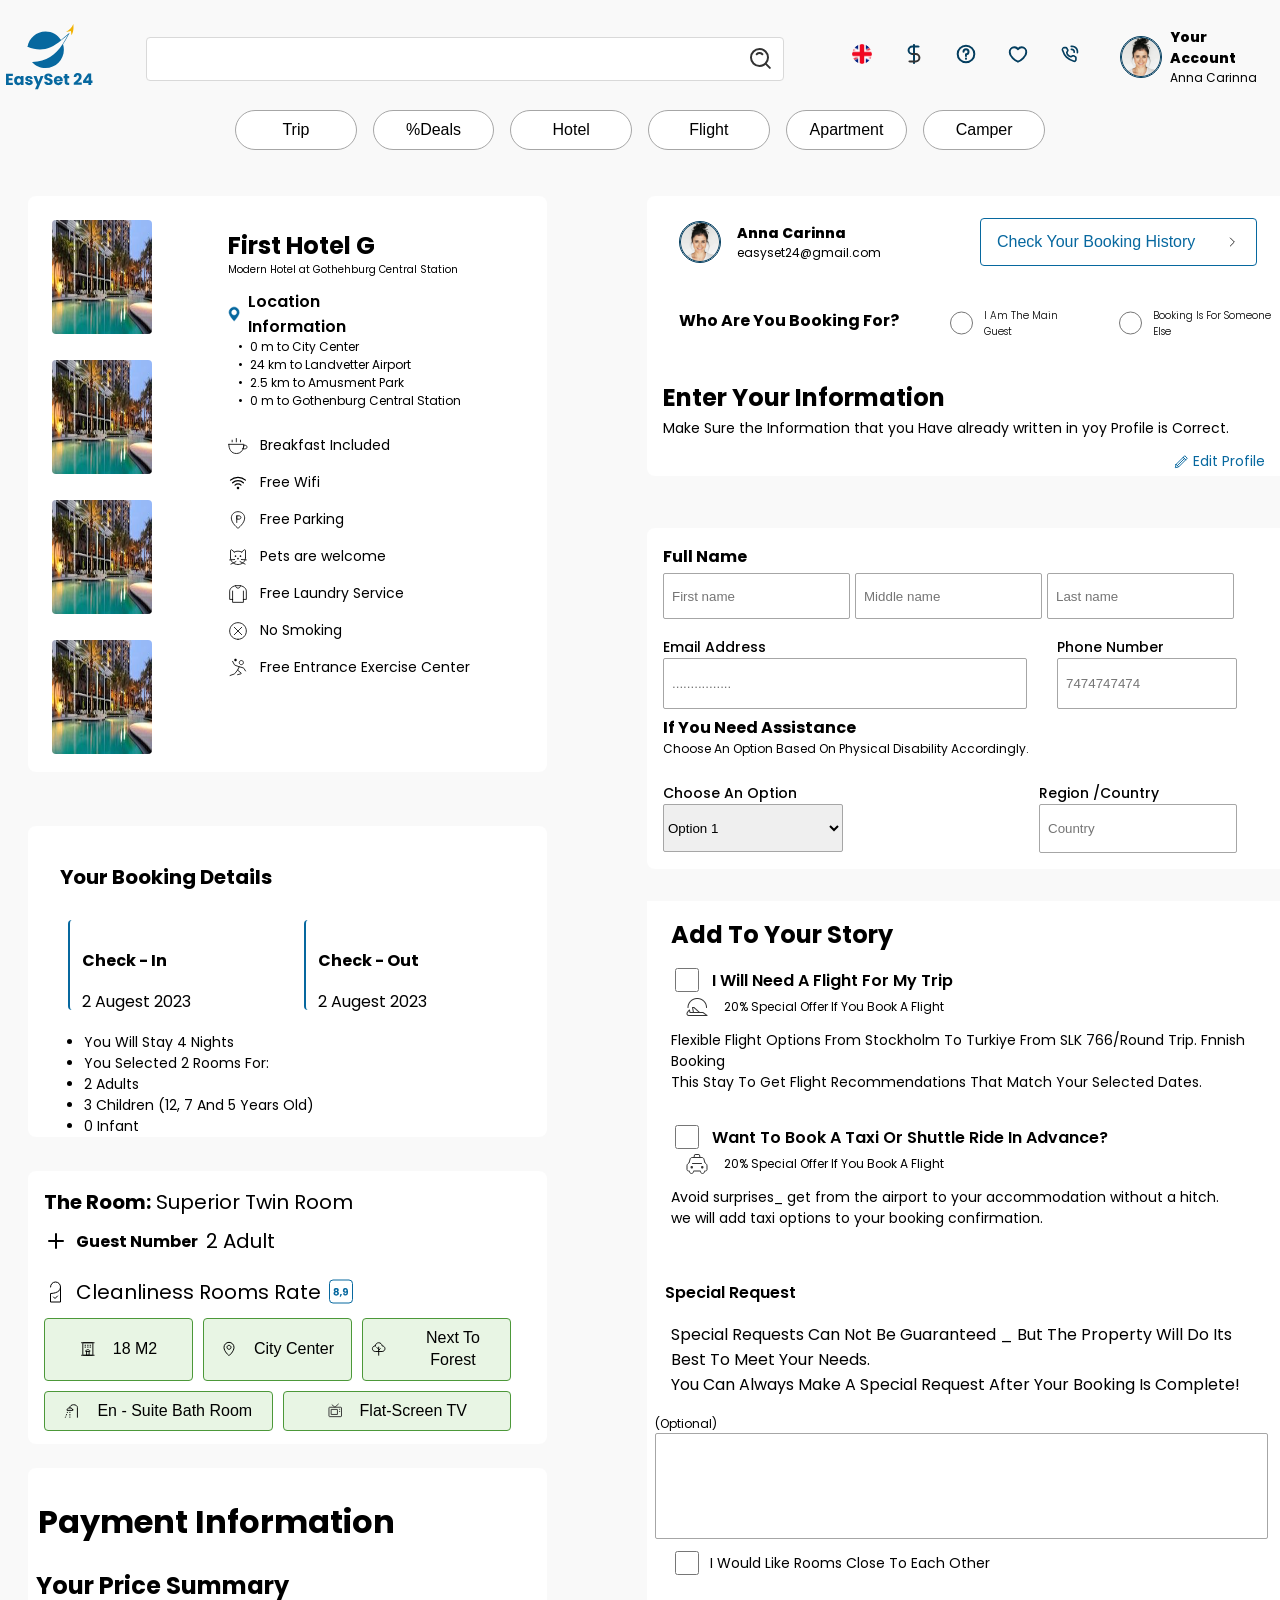
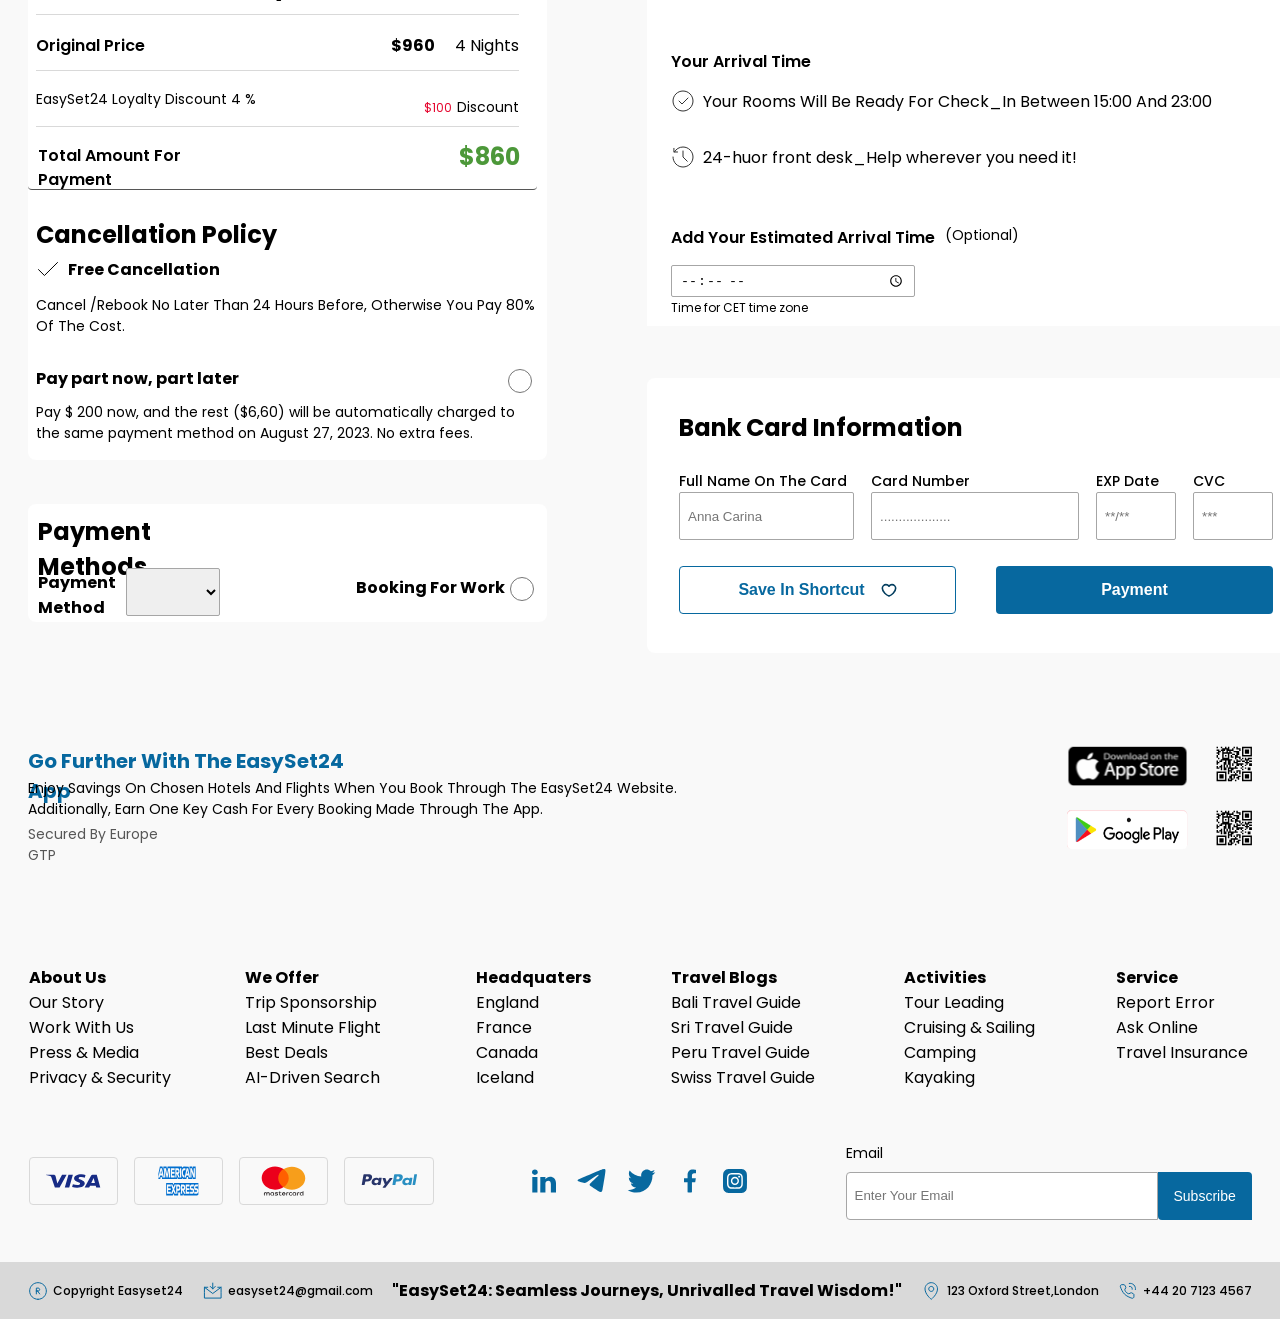
==== Phase 2 Task/HTML/HotelInfo.html @ 1b46ebab "Phase 2 Project" ====
<!DOCTYPE html>
<html lang="en">

<head>
    <meta charset="UTF-8">
    <meta name="viewport" content="width=device-width, initial-scale=1.0">
    <title>Hotel Booking</title>
    <link rel="preconnect" href="https://fonts.googleapis.com">
    <link rel="preconnect" href="https://fonts.gstatic.com" crossorigin>
    <link
        href="https://fonts.googleapis.com/css2?family=Poppins:ital,wght@0,100;0,200;0,300;0,400;0,500;0,600;0,700;0,800;0,900;1,100;1,200;1,300;1,400;1,500;1,600;1,700;1,800;1,900&display=swap"
        rel="stylesheet">
    <link rel="stylesheet" href="../CSS/HotelInfo.css">
</head>

<body>
    <div class="main-header">
        <div class="header">
            <div class="header-top">
                <img src="../Images/Navbar/Logo.svg" alt="Logo">
                <div class="search-container">
                    <input type="text">
                </div>
                <div class="icon-box">
                    <div class="icons">
                        <ul>
                            <li><img src="../Images/Navbar/Country.svg" alt="Country"></li>
                            <li><img src="../Images/Navbar/Currency.svg" alt="Currency"></li>
                            <li><img src="../Images/Navbar/QuestionMark.svg" alt="Questions"></li>
                            <li><img src="../Images/Navbar/LikeIcon.svg" alt="Like Icon"></li>
                            <li><img src="../Images/Navbar/PhoneIcon.svg" alt="Phone Icon"></li>
                        </ul>
                    </div>
                    <div class="profile">
                        <img src="../Images/Navbar/image.png" alt="ProfileIcon">
                        <div class="profile-right">
                            <p style="font-weight: 800; font-size: 14px;">Your Account</p>
                            <p style="font-weight: 400; font-size: 12px;">Anna Carinna</p>
                        </div>
                    </div>
                </div>
            </div>
            <div class="chip-menu">
                <button>Trip</button>
                <button>%Deals</button>
                <button>Hotel</button>
                <button>Flight</button>
                <button>Apartment</button>
                <button>Camper</button>
            </div>
        </div>
    </div>
    <div class="container">
        <div class="left-column">
            <div class="hotel-info">
                <div class="hotel-info-left">
                    <img src="../Images/HotelInfo/HotelImage1.jpeg" alt="Hotel Image 1">
                    <img src="../Images/HotelInfo/HotelImage1.jpeg" alt="Hotel Image 2">
                    <img src="../Images/HotelInfo/HotelImage1.jpeg" alt="Hotel Image 3">
                    <img src="../Images/HotelInfo/HotelImage1.jpeg" alt="Hotel Image 4">
                </div>
                <div class="hotel-info-right">
                    <div class="hotel-info-upper">
                        <p id="hotel-name">First Hotel G</p>
                        <p style="font-weight: 400; font-size: 10px; line-height: 14px;">Modern Hotel at Gothehburg
                            Central Station</p>
                        <div class="location">
                            <div class="location-title">
                                <img src="../Images/HotelInfo/Facalities/Location.svg" alt="location logo">
                                <p id="location-information">Location Information</p>
                            </div>
                            <ul style="font-size: 12px; font-weight: 400;">
                                <li>0 m to City Center</li>
                                <li>24 km to Landvetter Airport</li>
                                <li>2.5 km to Amusment Park</li>
                                <li>0 m to Gothenburg Central Station</li>
                            </ul>
                        </div>
                    </div>
                    <div class="facilities">
                        <ul>
                            <li>
                                <img src="../Images/HotelInfo/Facalities/Breakfast.svg" alt="Free Breakfast">
                                <span>Breakfast Included</span>
                            </li>
                            <li>
                                <img src="../Images/HotelInfo/Facalities/Wifi.svg" alt="Free Wifi">
                                <span>Free Wifi</span>
                            </li>
                            <li>
                                <img src="../Images/HotelInfo/Facalities/Parking.svg" alt="Free Parking">
                                <span>Free Parking</span>
                            </li>
                            <li>
                                <img src="../Images/HotelInfo/Facalities/Pets.svg" alt="Free Parking">
                                <span>Pets are welcome</span>
                            </li>
                            <li>
                                <img src="../Images/HotelInfo/Facalities/Laundry.svg" alt="Free Parking">
                                <span>Free Laundry Service</span>
                            </li>
                            <li>
                                <img src="../Images/HotelInfo/Facalities/NoSmoking.svg" alt="Free Parking">
                                <span>No Smoking</span>
                            </li>
                            <li>
                                <img src="../Images/HotelInfo/Facalities/Exerise.svg" alt="Free Parking">
                                <span>Free Entrance Exercise Center</span>
                            </li>
                        </ul>
                    </div>
                </div>
            </div>
            <div class="booking-details">
                <p id="booking-p">Your Booking Details</p>
                <div class="date">
                    <div class="date-start">
                        <p id="check-in">Check - In</p>
                        <p>2 Augest 2023</p>
                    </div>
                    <div class="date-end">
                        <p id="check-out">Check - Out</p>
                        <p>2 Augest 2023</p>
                    </div>
                </div>
                <div class="booking-info">
                    <ul style=" font-size: 14px;">
                        <li>You Will Stay 4 Nights</li>
                        <li>You Selected 2 Rooms For:</li>
                        <li>2 Adults</li>
                        <li>3 Children (12, 7 And 5 Years Old)</li>
                        <li>0 Infant</li>
                    </ul>
                </div>
            </div>
            <div class="room">
                <p id="room-p"><b>The Room:</b> Superior Twin Room</p>
                <div>
                    <div class="guest-number">
                        <img src="../Images/Room/Plus.svg" alt="Logo">
                        <p style="font-weight: bold; font-size: 16px;">Guest Number</p>
                        <p>2 Adult</p>
                    </div>
                    <div class="service-rating">
                        <img src="../Images/Room/CleanTag.svg" alt="Cleaning Rates">
                        <p>Cleanliness Rooms Rate</p>
                        <img src="../Images/Room/CleanRating.svg" alt="Cleaning Rating">
                    </div>
                    <div class="room-facility">
                        <div class="room-facility-item">
                            <button><img src="../Images/Room/HotelSize.svg" alt="hotel Logo"> 18 M2 </button>
                            <button><img src="../Images/Room/CityCenter.svg" alt="City Center Logo"> City Center
                            </button>
                            <button><img src="../Images/Room/NextToForest.svg" alt="Next to Forest Logo"> Next To Forest
                            </button>
                        </div>
                        <div class="room-facility-item">
                            <button><img src="../Images/Room/Shower.svg">En - Suite Bath Room</button>
                            <button><img src="../Images/Room/TV.svg" alt="TV Logo">Flat-Screen TV</button>
                        </div>
                    </div>
                </div>
            </div>
            <div class="payment-info">
                <div class="title">
                    <p>Payment Information</p>
                </div>
                <div class="summary">
                    <div class="summary-details">
                        <div class="title">
                            Your Price Summary
                        </div>
                        <div class="pricing-detail">
                            <div class="detail">
                                Original Price
                            </div>
                            <div class="pricing">
                                <p>$960</p> 4 Nights
                            </div>
                        </div>
                        <div class="discount">
                            <div class="discount-details">
                                EasySet24 Loyalty Discount 4 %
                            </div>
                            <div class="pricing">
                                <p>$100</p> Discount
                            </div>
                        </div>
                    </div>
                    <div class="total">
                        <div>
                            <p class="detail">Total Amount For Payment</p>
                        </div>
                        <div>
                            <p class="amount">$860</p>
                        </div>
                    </div>
                    <div class="cancellation">
                        <div class="title">
                            Cancellation Policy
                        </div>
                        <div class="details">
                            <div class="feature">
                                <img src="../Images//PaymentInfo/TickLogo.svg" alt="Correct Logo">
                                <p>Free Cancellation</p>
                            </div>
                            <p style="font-size: 14px; font-weight: 400;">Cancel /Rebook No Later Than 24 Hours Before,
                                Otherwise You Pay 80% Of The Cost.</p>
                        </div>
                        <div class="payment-scheme">
                            <div class="feature">
                                <p style="margin: 0;">Pay part now, part later</p>
                                <input type="radio">
                            </div>
                            <p style="font-size: 14px; font-weight: 400;">Pay $ 200 now, and the rest ($6,60) will be
                                automatically charged to the same payment method on August 27, 2023. No extra fees.</p>
                        </div>
                    </div>
                </div>
            </div>
            <div class="payment-method">
                <div class="title">
                    Payment Methods
                </div>
                <div class="detail">
                    <div class="select-method">
                        <p>Payment Method</p>

                        <select id="payment-select">

                        </select>
                    </div>
                    <div class="book-for-work">
                        <p>Booking For Work</p>
                        <input type="radio" id="payment-input">
                    </div>
                </div>
            </div>
        </div>
        <div class="right-column">
            <div class="profile-info">
                <div class="sub-profile-info">
                    <div class="profile">
                        <div class="profile-left">
                            <img src="../Images/Navbar/image.png" alt="ProfileIcon">
                            <div>
                                <p style="font-weight: 800; font-size: 14px;">Anna Carinna</p>
                                <p style="font-weight: 400; font-size: 12px;">easyset24@gmail.com</p>
                            </div>
                        </div>
                        <div class="button">
                            <button>Check Your Booking History <img src="../Images/RightArrow.svg"></button>
                        </div>
                    </div>
                    <div class="frame-user">
                        <div class="text">Who Are You Booking For?</div>
                        <div class="button1" style="width: 137px;">
                            <input type="radio">
                            <p>I Am The Main Guest</p>
                        </div>
                        <div class="button2" style="width: 175px;">
                            <input type="radio">
                            <p>Booking Is For Someone Else</p>
                        </div>
                    </div>
                    <div class="info-box">
                        <div class="title">
                            Enter Your Information
                        </div>
                        <div class="detail">
                            <p style="font-weight: 400; font-size: 14px;">Make Sure the Information that you Have
                                already
                                written in yoy Profile is Correct.</p>
                            <div class="edit-profile">
                                <img src="../Images/EditPen.svg" width="16px" height="16px">
                                <p>Edit Profile</p>
                            </div>
                        </div>
                    </div>
                </div>
            </div>
            <div class="form">
                <div class="top">
                    <div class="title">
                        Full Name
                    </div>
                    <div class="input">
                        <input type="text" placeholder="First name">
                        <input type="text" placeholder="Middle name">
                        <input type="text" placeholder="Last name">
                    </div>
                </div>
                <div class="middle">
                    <div class="email">
                        <label>Email Address</label>
                        <input type="password" placeholder="................">
                    </div>
                    <div class="phone">
                        <label>Phone Number</label>
                        <input type="text" placeholder="7474747474">
                    </div>
                </div>
                <div class="last">
                    <div class="text">
                        <p style="font-weight: 700; font-size: 16px; margin: 0;">If You Need Assistance</p>
                        <p style="font-weight: 400; font-size: 12px; margin: 0;">Choose An Option Based On Physical
                            Disability Accordingly.</p>
                    </div>
                    <div class="details">
                        <div class="option">
                            <p>Choose An Option</p>
                            <select>
                                <option value="opt1">Option 1</option>
                                <option value="opt2">Option 2</option>
                                <option value="opt3">Option 3</option>
                            </select>
                        </div>
                        <div class="country">
                            <p style="margin: 0; font-weight: 500; font-size: 14px;">Region /Country</p>
                            <input type="text" placeholder="Country">
                        </div>
                    </div>
                </div>
            </div>
            <div class="center">
                <div class="upper">
                    <div class="details">
                        <div class="up">
                            <div class="title">Add To Your Story</div>
                            <div class="text1">
                                <div class="checkbox">
                                    <input type="checkbox" style="width: 24px; height: 24px;">
                                    <p>I Will Need A Flight For My Trip</p>
                                </div>
                                <div class="flight-offer">
                                    <img src="../Images/Flight.png" width="24px" height="24px">
                                    <p>20% Special Offer If You Book A Flight</p>
                                </div>
                                <div class="flight-details">
                                    <div>
                                        Flexible Flight Options From Stockholm To Turkiye From SLK 766/Round Trip.
                                        Fnnish Booking
                                    </div>
                                    <div>
                                        This Stay To Get Flight Recommendations That Match Your Selected Dates.
                                    </div>
                                </div>
                            </div>
                            <div class="text2">
                                <div class="checkbox">
                                    <input type="checkbox" style="width: 24px; height: 24px;">
                                    <p style="margin: 0; ">Want To Book A Taxi Or Shuttle Ride In Advance?</p>
                                </div>
                                <div class="flight-offer">
                                    <img src="../Images/Taxi.svg" width="24px" height="24px">
                                    <p>20% Special Offer If You Book A Flight</p>
                                </div>
                                <div class="flight-details">
                                    <div>
                                        Avoid surprises_ get from the airport to your accommodation without a hitch.
                                    </div>
                                    <div>
                                        we will add taxi options to your booking confirmation.
                                    </div>
                                </div>
                            </div>
                        </div>
                        <div class="low">
                            <div class="special-req">
                                <p class="title" style="margin: 0;">Special Request</p>
                                <div>
                                    <p style="margin: 0;">Special Requests Can Not Be Guaranteed _ But The Property Will
                                        Do Its Best To
                                        Meet Your
                                        Needs. </p>
                                    <p style="margin: 0;">You Can Always Make A Special Request After Your Booking Is
                                        Complete!</p>
                                </div>
                            </div>
                            <div class="optional">
                                <p style="margin: 0; font-size: 12px; font-weight: 400;">(Optional)</p>
                                <input type="text" class="optional-input">
                            </div>
                        </div>
                    </div>
                    <div class="checkbox">
                        <div>
                            <input type="checkbox" style="width: 24px; height: 24px;">
                            <p style="margin: 0;">I Would Like Rooms Close To Each Other</p>
                        </div>
                    </div>
                </div>
                <div class="lower">
                    <div class="arrival-time">
                        <div class="title">Your Arrival Time</div>
                        <div class="desc1">
                            <div>
                                <img src="../Images/Correct.svg" height="24px" width="24px">
                                <p style="margin: 0;">Your Rooms Will Be Ready For Check_In Between 15:00 And 23:00</p>
                            </div>
                        </div>
                        <div class="desc1">
                            <div>
                                <img src="../Images/Clock.svg" height="24px" width="24px">
                                <p style="margin: 0;">24-huor front desk_Help wherever you need it!</p>
                            </div>
                        </div>
                    </div>
                    <div class="estimated-arrival">
                        <div class="text">
                            <p style="margin: 0;">Add Your Estimated Arrival Time</p>
                            <p style="font-size: 14px; font-weight: 400; margin: 0;">(Optional)</p>
                        </div>
                        <div class="arr-time">
                            <input type="time" placeholder="Please Select">
                            <p>Time for CET time zone</p>
                        </div>
                    </div>
                </div>
            </div>
            <div class="bank-info">
                <div class="bank-card-info">
                    <div class="card-info">
                        <p style="margin: 0;">Bank Card Information</p>
                        <div class="input">
                            <div class="input1" style="width: 175px;">
                                <p>Full Name On The Card</p>
                                <input type="text" placeholder="Anna Carina" style="width: 100%;">
                            </div>
                            <div class="input2" style="width: 208px;">
                                <p>Card Number</p>
                                <input type="password" placeholder="..................." style="width: 100%;">
                            </div>
                            <div class="input3" style="width: 80px;">
                                <p>EXP Date</p>
                                <input type="text" placeholder="**/**" style="width: 100%;">
                            </div>
                            <div class="input4" style="width: 80px;">
                                <p>CVC</p>
                                <input type="text" placeholder="***" style="width: 100%;">
                            </div>
                        </div>
                        <div class="buttons">
                            <button class="btn1">Save In Shortcut <img src="../Images/Navbar/LikeIcon.svg" height="16px"
                                    width="16px"></button>
                            <button class="btn2">Payment</button>
                        </div>
                    </div>
                </div>
            </div>
        </div>
    </div>
    <div class="footer">
        <div class="app-footer">
            <div class="left">
                <div class="top">
                    Go Further With The EasySet24 App
                </div>
                <div class="middle">
                    Enjoy Savings On Chosen Hotels And Flights When You Book Through The EasySet24 Website.
                    Additionally, Earn One Key Cash For Every Booking Made Through The App.
                </div>
                <div class="bottom">
                    Secured By Europe GTP
                </div>
            </div>
            <div class="right">
                <div class="top">
                    <img src="../Images/Footer/app-footer/AppleStore.svg" style="width: 121px; height: 40px;">
                    <img src="../Images/Footer/app-footer/QR.svg" style="width: 36.35px; height: 36.46px;">
                </div>
                <div class="bottom">
                    <img src="../Images/Footer/app-footer/GoogleStore.svg" style="width: 121px; height: 40px;">
                    <img src="../Images/Footer/app-footer/QR.svg" style="width: 36.35px; height: 36.46px;">
                </div>
            </div>
        </div>
        <div class="final">
            <div class="top">
                <div class="about-us" style="width: 144px; height: 174px;">
                    <p class="title">About Us</p>
                    <p>Our Story</p>
                    <p>Work With Us</p>
                    <p>Press & Media</p>
                    <p>Privacy & Security</p>
                </div>
                <div class="we-offer" style="width: 159px; height: 174px;">
                    <p class="title">We Offer</p>
                    <p>Trip Sponsorship</p>
                    <p>Last Minute Flight</p>
                    <p>Best Deals</p>
                    <p>AI-Driven Search</p>
                </div>
                <div class="headquaters" style="width: 123px; height: 174px;">
                    <p class="title">Headquaters</p>
                    <p>England</p>
                    <p>France</p>
                    <p>Canada</p>
                    <p>Iceland</p>
                </div>
                <div class="Travel Blogs" style="width: 161px; height: 174px;">
                    <p class="title">Travel Blogs</p>
                    <p>Bali Travel Guide</p>
                    <p>Sri Travel Guide</p>
                    <p>Peru Travel Guide</p>
                    <p>Swiss Travel Guide</p>
                </div>
                <div class="Activities" style="width: 140px; height: 174px;">
                    <p class="title">Activities</p>
                    <p>Tour Leading</p>
                    <p>Cruising & Sailing</p>
                    <p>Camping</p>
                    <p>Kayaking</p>
                </div>
                <div class="Service" style="width: 135px; height: 174px;">
                    <p class="title">Service</p>
                    <p>Report Error</p>
                    <p>Ask Online</p>
                    <p>Travel Insurance</p>
                </div>
            </div>
            <div class="bottom">
                <div class="payment">
                    <img src="../Images/Footer/Payment/Visa.svg" alt="Visa">
                    <img src="../Images/Footer/Payment/AmericanExpress.svg" alt="American Express">
                    <img src="../Images/Footer/Payment/Mastercard.svg" alt="Mastercard">
                    <img src="../Images/Footer/Payment/Paypal.svg" alt="Paypal">
                </div>
                <div class="social">
                    <img src="../Images/Footer/Social Media/LinkedIn.svg" alt="LinkedIn">
                    <img src="../Images/Footer/Social Media/Telegram.svg" alt="Telegram">
                    <img src="../Images/Footer/Social Media/Twitter.svg" alt="Twitter">
                    <img src="../Images/Footer/Social Media/facebook.svg" alt="Facebook">
                    <img src="../Images/Footer/Social Media/Instagram.svg" alt="Instagram">
                </div>
                <div class="email">
                    <p style="margin: 0; height: 38px; width: 21px; font-weight: 400; font-size: 14px;">Email</p>
                    <div class="btn">
                        <input type="text" placeholder="Enter Your Email">
                        <button>Subscribe</button>
                    </div>
                </div>
            </div>
        </div>
        <div class="legal">
            <div class="content">
                <div>
                    <img src="../Images/Footer/Legal/CopyRight.svg">
                    <p style="margin: 0;">Copyright Easyset24</p>
                </div>
                <div>
                    <img src="../Images/Footer/Legal/Mail.svg">
                    <p>easyset24@gmail.com</p>
                </div>
                <div>
                    <p style="font-weight: 700; font-size: 16px;">"EasySet24: Seamless Journeys, Unrivalled Travel
                        Wisdom!"</p>
                </div>
                <div>
                    <img src="../Images/Footer/Legal/Location.svg">
                    <p>123 Oxford Street,London</p>
                </div>
                <div>
                    <img src="../Images/Footer/Legal/Phone.svg">
                    <p>+44 20 7123 4567</p>
                </div>
            </div>
        </div>
    </div>
</body>

</html>
---- Phase 2 Task/CSS/HotelInfo.css ----
body {
  font-family: "Poppins";
  background-color: #f9f9f9;
  margin: 0;
  padding: 0;
  justify-content: center;
}

.main-header {
  display: flex;
  justify-content: center;
}

.header {
  width: 1270px;
  height: 146px;
  gap: 40px;
}

.header-top {
  width: 1224px;
  height: 66px;
  padding: 0 8px 0 0;
  display: flex;
  align-items: center;
  gap: 50px;
  margin-top: 24px;
}

.chip-menu {
  width: 100%;
  height: 40px;
  display: flex;
  align-items: center;
  justify-content: center;
  gap: 16px;
  margin-top: 20px;
}

.search-container {
  position: relative;
  width: 600px;
  height: 40px;
}

.search-container input {
  width: 100%;
  height: 100%;
  border-radius: 4px;
  border: 1px solid #d9d9d9;
  outline: none;
}

.header input[type="text"] {
  background-image: url("../Images/Navbar/SearchIcon.svg");
  background-position: calc(100% - 10px) center;
  background-repeat: no-repeat;
  background-size: 24px 24px;
  padding-right: 34px;
}

.search-container::after {
  content: "";
  position: absolute;
  top: 50%;
  right: 10px;
  transform: translateY(-50%);
}

.icons ul {
  display: flex;
  flex-direction: row;
  list-style: none;
}

.icons li {
  padding: 8px 16px 8px 16px;
  gap: 8px;
}

.icons img {
  width: 20px;
  height: 20px;
  border-radius: 20px;
}

.icon-box {
  width: 398px;
  height: 40px;
  gap: 16px;
  display: flex;
  flex-direction: row;
  align-items: center;
}

.profile {
  width: 141px;
  height: 40px;
  padding: 0px 8px;
  display: flex;
  align-items: center;
  gap: 8px;
}

.profile img {
  width: 40px;
  height: 40px;
  border-radius: 50px;
  border: 1px solid #043e5f;
}

.icons {
  display: flex;
}

.profile-right {
  margin: 0;
  padding: 0;
}

.profile-right p {
  width: 99px;
  margin: 0;
  padding: 0;
}

.chip-menu button {
  width: 121.67px;
  height: 40px;
  border-radius: 30px;
  border: 1px solid #a6a6a6;
  padding: 8px 16px;
  background-color: #ffffff;
  font-weight: 500;
  font-size: 16px;
}

.chip-menu button:hover {
  background-color: #07689f;
  color: #ffffff;
  font-weight: 700;
}

/* Header Ends */

.container {
  display: flex;
  flex-direction: row;
  justify-content: space-between;
  width: 1224px;
  top: 210px;
  margin: 50px auto 0 auto;
}

.left-column {
  flex: 1;
  display: flex;
  flex-direction: column;
  justify-content: space-between;
  width: 519px;
  height: 2026px;
  gap: 24px;
}

.right-column {
  width: 642px;
  height: 2025px;
  margin-left: 100px;
  display: flex;
  flex-direction: column;
  justify-content: space-between;
  gap: 32px;
}

.hotel-info {
  background-color: white;
  display: flex;
  width: 100%;
  height: 576px;
  border-radius: 8px;
  box-sizing: border-box;
  padding: 16px;
  gap: 16px;
}

.hotel-info img {
  width: 140px;
  height: 120px;
  vertical-align: middle;
  border-radius: 4px;
}

.hotel-info-left {
  display: flex;
  margin: 0;
  padding: 8px;
  width: 156px;
  gap: 16px;
  flex-direction: column;
  height: 544px;
}

.hotel-info-left img {
  flex: 1;
  width: 100px;
  margin-bottom: 10px;
}

.hotel-info p {
  margin: 0;
}

.location ul {
  list-style-type: none;
  padding: 0;
}

.location li:before {
  content: "\2022";
  color: #000;
  display: inline-block;
  width: 1em;
  padding: 0;
  padding-left: 10px;
}

.facilities {
  margin-top: 25px;
}

.facilities ul {
  list-style-type: none;
  padding: 0;
  display: flex;
  gap: 16px;
  flex-direction: column;
}

.facilities li {
  display: flex;
  align-items: center;
  margin-right: 10px;
}

.facilities img {
  width: 20px;
  height: 20px;
  margin-right: 12px;
}

.hotel-info-right {
  float: right;
  /* margin-top: 5px;
  margin-left: 30px; */
  width: 331px;
  height: 528px;
  padding: 16px;
  gap: 24px;
}

#hotel-name {
  font-weight: 700;
  font-size: 24px;
}

#location-information {
  font-weight: bolder;
  font-size: 16px;
  font-weight: 600;
}

.booking-details {
  margin-top: 30px;
  background-color: white;
  border-radius: 8px;
  height: 311px;
  width: 519px;
  box-sizing: border-box;
  padding: 16px;
}

#booking-p {
  font-size: 20px;
  font-weight: bold;
  letter-spacing: 0px;
  text-align: left;
  margin-left: 16px;
}

.date-start,
.date-end {
  width: 215.5px;
  height: auto;
  max-height: 66px;
  padding: 8px;
  border-radius: 4px;
  border-left: 2px solid #07689f;
  margin-right: 10px;
  width: 50%;
  padding: 12px;
}

#check-in,
#check-out {
  font-weight: bold;
}

.date {
  width: 471px;
  height: auto;
  max-height: 98px;
  display: flex;
  padding: 8px;
  margin-left: 16px;
  justify-content: space-between;
}

.booking-info {
  width: 487px;
  height: auto;
  max-height: 121px;
  border-radius: 4px;
  margin: 0;
  padding: 0;
}

.room {
  background-color: white;
  margin-top: 10px;
  height: auto;
  width: 519px;
  max-height: 273px;
  box-sizing: border-box;
  padding: 16px;
  border-radius: 8px;
  gap: 10px;
}

.guest-number {
  display: flex;
  flex-direction: row;
  align-items: center;
  height: 28px;
  width: 487px;
  gap: 8px;
  padding: 10px 0px;
}

.guest-number p {
  padding: 0px 10px;
}

.room p {
  margin: 0;
  padding: 0;
  font-size: 20px;
}

.facilities li span {
  font-weight: 400;
  font-size: 14px;
}

.location-title {
  display: flex;
  width: 190px;
  height: 24px;
  gap: 8px;
  align-items: center;
}

.location-title img {
  height: 16px;
  width: 12.3px;
}

.location {
  margin-top: 25px;
}

.service-rating {
  display: flex;
  gap: 8px;
  width: 487px;
  height: 33px;
  align-items: center;
  padding: 10px 0px;
}

.room-facality {
  width: 483px;
  height: 104px;
  display: flex;
  flex-wrap: wrap;
}

.room-facility-item {
  flex: 1 1 auto;
  display: flex;
  margin-right: 10px;
}

.room-facility-item button {
  background-color: #e8f5e4;
  border: 1px solid #4c9839;
  border-radius: 4px;
  padding: 8px;
  margin-bottom: 10px;
  font-size: 16px;
  line-height: 22.4px;
  align-items: center;
  font-weight: 500;
  justify-content: center;
  gap: 17px;
  flex: 1;
  display: flex;
  margin-right: 10px;
  align-items: center;
}

.room-facility-item button img {
  height: 16px;
  width: 16px;
}

.payment-info {
  background-color: #ffffff;
  width: 519px;
  height: 600px;
  border-radius: 8px;
  box-sizing: border-box;
  gap: 24px;
}

.payment-info .title {
  width: 377px;
  height: 61px;
  gap: 10px;
}

.payment-info .title p {
  font-weight: 700;
  font-size: 32px;
  text-align: center;
  line-height: 44.8px;
}

.summary {
  width: 515px;
  height: 228px;
  gap: 24px;
}

.summary-details {
  width: 499px;
  height: 146px;
  padding: 0px 8px 0px 8px;
  gap: 16px;
}

.summary-details .title {
  width: 483px;
  height: 37px;
  border-bottom: 1px solid #d9d9d9;
  padding: 8px 0px 8px 0px;
  gap: 10px;
  font-weight: 700;
  font-size: 24px;
  line-height: 33.6px;
}

.summary-details .pricing-detail {
  display: flex;
  flex-direction: row;
  justify-content: space-between;
}

.pricing-detail .detail {
  height: 22px;
  font-size: 16px;
  font-weight: 600;
}

.pricing-detail .pricing {
  display: flex;
  height: 22px;
}

.pricing-detail .pricing p {
  padding: 0;
  margin: 0;
  padding-right: 20px;
  font-weight: 700;
  font-size: 16px;
}

.pricing-detail {
  width: 483px;
  height: 37px;
  padding: 18px 0px 0px 0px;
  border-bottom: 1px solid #d9d9d9;
  gap: 10px;
}

.discount {
  display: flex;
  flex-direction: row;
  justify-content: space-between;
  width: 483px;
  height: 37px;
  padding: 18px 0px 0px 0px;
  border-bottom: 1px solid #d9d9d9;
  gap: 10px;
}

.discount .discount-details {
  font-family: 400;
  font-size: 14px;
  align-items: center;
}

.discount .pricing {
  display: flex;
  font-size: 14px;
  align-items: center;
}

.discount .pricing p {
  margin: 0px;
  padding-right: 5px;
  color: #e5062e;
  font-size: 12px;
  font-weight: 400;
}

.summary .total {
  width: 499px;
  height: 66px;
  display: flex;
  flex-direction: row;
  justify-content: space-between;
  padding: 16px 0px 0px 10px;
  border-bottom: 1px solid #565656;
  gap: 40px;
  border-radius: 4px;
  align-items: center;
}

.summary .total .detail {
  font-weight: 600;
  line-height: 24px;
  width: 217px;
  height: 24px;
}
.summary .total .amount {
  color: #4c9839;
  font-weight: 700;
  font-size: 24px;
  width: 68px;
  height: 34px;
  padding-right: 10px;
}

.cancellation {
  width: 515px;
  height: 139px;
  border-radius: 4px;
  padding: 8px;
  gap: 10px;
  margin-top: 20px;
}

.cancellation .title {
  height: 34px;
  width: 499px;
  gap: 4px;
  font-size: 24px;
  font-weight: 700;
  line-height: 33.6px;
}

.cancellation .details {
  width: 499px;
  height: 81px;
}

.cancellation .details .feature {
  width: 499px;
  height: 24px;
  gap: 8px;
  display: flex;
  flex-direction: row;
  margin-top: 5px;
}

.feature p {
  margin: 0;
  font-weight: 700;
  font-size: 16px;
}

.feature img {
  width: 24px;
  height: 24px;
}

.payment-scheme .feature {
  display: flex;
  flex-direction: row;
  justify-content: space-between;
  box-sizing: border-box;
  width: 499px;
  height: 22px;
}

.payment-scheme .feature input {
  width: 24px;
  height: 24px;
}

.payment-scheme {
  margin-top: 20px;
  width: 515px;
  padding: 8px 10px 8px 0px;
  box-sizing: border-box;
}

.payment-method {
  display: flex;
  flex-direction: column;
  width: 519px;
  height: 118px;
  padding: 10px;
  box-sizing: border-box;
  gap: 10px;
  margin-top: 20px;
  background-color: #ffffff;
  border-radius: 8px;
}

.payment-method .title {
  width: 226px;
  height: 34px;
  font-size: 24px;
  font-weight: 700;
  margin: 0;
  padding: 0;
}

.payment-method .book-for-work {
  display: flex;
  justify-content: space-between;
  align-items: center;
  font-weight: 700;
  font-size: 16px;
}

.payment-method input {
  width: 24px;
  height: 24px;
}

.select-method {
  height: 48px;
  width: 182px;
  gap: 8px;
  align-items: center;
  margin-top: 10px;
}

.payment-method .detail,
.payment-method .select-method {
  display: flex;
  flex-direction: row;
  justify-content: space-between;
}

.select-method p {
  width: 80px;
  height: 44px;
  font-weight: 700;
  font-size: 16px;
}

.select-method select {
  border: 1px solid #a6a6a6;
  width: 94px;
  height: 48px;
  border-radius: 2px;
  padding: 2px 8px;
}

/* Right Column */

.profile-info {
  width: 642px;
  height: 280px;
  padding: 16px;
  box-sizing: border-box;
  border-radius: 8px;
  background-color: #ffffff;
  gap: 10px;
}

.profile-info .sub-profile-info {
  height: 248px;
  width: 610px;
  box-sizing: border-box;
  gap: 16px;
}

.profile-info p {
  margin: 0;
}

.profile-info .profile button {
  width: 277px;
  height: 48px;
  border-radius: 4px;
  color: #07689f;
  background-color: #ffffff;
  border: 1px solid #07689f;
  padding: 8px 16px;
  font-weight: 500;
  font-size: 16px;
  display: flex;
  align-items: center;
  justify-content: center;
}

.profile-info .profile .button button {
  display: flex;
  flex-direction: row;
  justify-content: space-between;
}

.profile-info .profile button img {
  border: none;
  height: 16px;
  width: 16px;
}

.profile-info .profile {
  width: 610px;
  height: 60px;
  display: flex;
  box-sizing: border-box;
  flex-direction: row;
  justify-content: space-between;
  padding: 0px 16px;
  align-items: center;
}

.profile-info .profile .profile-left {
  display: flex;
  flex-direction: row;
  box-sizing: border-box;
  align-items: center;
  width: 306px;
  height: 60px;
  gap: 16px;
}

.profile-info .profile-left {
  gap: 16px;
}

.profile-info .frame-user {
  width: 610px;
  height: 56px;
  display: flex;
  flex-direction: row;
  justify-content: space-between;
  border-radius: 4px;
  padding: 16px;
  gap: 16px;
  margin-top: 20px;
}

.profile-info input {
  width: 24px;
  height: 24px;
}

.frame-user .button1,
.frame-user .button2 {
  display: flex;
  flex-direction: row;
  justify-content: space-between;
  height: 24px;
  gap: 8px;
  font-weight: 300;
  font-size: 10px;
}

.frame-user .text {
  width: 234px;
  height: 23px;
  font-weight: 700;
  font-size: 16px;
}

.info-box {
  width: 610px;
  height: 100px;
  gap: 4px;
}

.profile-info .info-box {
  width: 610px;
  height: 100px;
  gap: 4px;
  display: flex;
  flex-direction: column;
}

.profile-info .info-box .title {
  width: 561px;
  height: 34px;
  font-weight: 700;
  font-size: 24px;
}

.profile-info .info-box .detail {
  width: 610px;
  height: 62px;
  gap: 4px;
  display: flex;
  flex-direction: column;
}

.profile-info .info-box .detail .edit-profile {
  display: flex;
  flex-direction: row;
  align-items: center;
  gap: 4px;
  font-weight: 400;
  font-size: 14px;
  color: #07689f;
  margin-left: auto;
  padding: 8px;
}

.form {
  width: 642px;
  height: 341px;
  border-radius: 8px;
  box-sizing: border-box;
  padding: 16px;
  gap: 10px;
  background-color: #ffffff;
  margin-top: 20px;
}

.form .top {
  width: 574px;
  height: 78px;
  display: flex;
  flex-direction: column;
  font-size: 16px;
  font-weight: 700;
  gap: 4px;
}

.top .input {
  display: flex;
  flex-direction: row;
  width: 100%;
  height: 40px;
  justify-content: space-between;
}

.top .input input {
  width: 180px;
  height: 40px;
  margin-right: 5px;
  padding: 2px 8px;
  gap: 8px;
  border-radius: 2px;
  border: 1px solid #a6a6a6;
  outline: none;
}

.form .middle {
  display: flex;
  flex-direction: row;
  justify-content: space-between;
  width: 574px;
  height: 78px;
  margin-top: 15px;
  font-weight: 500;
  font-size: 14px;
}

.form .middle .email {
  width: 364px;
  height: 72px;
  font-weight: 500;
  font-size: 14px;
  display: flex;
  flex-direction: column;
}

.form .middle .phone {
  width: 180px;
  height: 72px;
  font-size: 14px;
  font-weight: 500;
  display: flex;
  flex-direction: column;
}

.middle input {
  border-radius: 2px;
  border: 1px solid #a6a6a6;
  padding: 2px 8px;
  gap: 8px;
  height: 48px;
  outline: none;
}

.form .last {
  width: 574px;
}

.form .last .details {
  width: 100%;
  display: flex;
  flex-direction: row;
  justify-content: space-between;
}

.form .last .details .text {
  display: flex;
  flex-direction: column;
  margin-top: 20px;
  width: 548px;
}

.form .last .details {
  display: flex;
  flex-direction: row;
  justify-content: space-between;
  width: 100%;
  margin-top: 25px;
}

.form .last .details .option p {
  margin: 0;
  font-weight: 500;
  font-size: 14px;
}

.form .last .details .option select {
  width: 180px;
  height: 48px;
  border-radius: 2px;
  border: 1px solid #a6a6a6;
  outline: none;
}

.form .last .details .country input {
  width: 180px;
  height: 43px;
  padding: 2px 8px;
  border-radius: 2px;
  border: 1px solid #a6a6a6;
  outline: none;
}

.bank-info {
  width: 642px;
  height: 275px;
  box-sizing: border-box;
  border-radius: 8px;
  padding: 16px;
  gap: 8px;
  background-color: #ffffff;
  margin-top: 20px;
}

.bank-card-info {
  width: 610px;
  height: 243px;
  box-sizing: border-box;
  padding: 16px 16px 0px 16px;
  gap: 16px;
}

.card-info {
  width: 594px;
  height: 127px;
  gap: 26px;
  box-sizing: border-box;
  display: flex;
  flex-direction: column;
  justify-content: space-between;
}

.card-info p {
  font-weight: 700;
  font-size: 24px;
}

.card-info .input {
  display: flex;
  flex-direction: row;
  justify-content: space-between;
}

.card-info .input p {
  font-weight: 500;
  font-size: 14px;
  margin: 0;
}

.card-info .input input {
  box-sizing: border-box;
  height: 48px;
  border-radius: 2px;
  border: 1px solid #a6a6a6;
  padding: 2px 8px;
  gap: 8px;
}

.card-info .buttons {
  width: 594px;
  height: 84px;
  gap: 40px;
  display: flex;
  flex-direction: row;
  justify-content: space-between;
}

.card-info .buttons .btn1 {
  box-sizing: border-box;
  width: 277px;
  height: 48px;
  display: flex;
  flex-direction: row;
  border: 1px solid #07689f;
  border-radius: 4px;
  padding: 8px 16px;
  gap: 16px;
  color: #07689f;
  background-color: #ffffff;
  font-size: 16px;
  font-weight: 700;
  align-items: center;
  justify-content: center;
}

.card-info .buttons .btn2 {
  box-sizing: border-box;
  width: 277px;
  height: 48px;
  border-radius: 4px;
  border: none;
  padding: 8px 16px;
  gap: 16px;
  color: #ffffff;
  background-color: #07689f;
  font-size: 16px;
  font-weight: 700;
}

.center {
  height: 1049px;
  width: 642px;
  box-sizing: border-box;
  border: 8px;
  padding: 16px 8px;
  gap: 24px;
  background-color: #ffffff;
}

.center .upper {
  width: 626px;
  height: 724px;
  gap: 8px;
}

.center .upper .details {
  height: 626px;
  width: 724px;
  gap: 8px;
  display: flex;
  flex-direction: column;
  justify-content: space-between;
}

.center .upper .arrival {
  height: 626px;
  width: 269px;
  gap: 24px;
}

.center .upper .checkbox {
  width: 626px;
  height: 40px;
  box-sizing: border-box;
  padding: 8px 16px;
  gap: 10px;
}

.center .upper .checkbox div {
  width: 319px;
  height: 24px;
  gap: 8px;
  display: flex;
  flex-direction: row;
  font-weight: 400;
  font-size: 14px;
  align-items: center;
}

.center .lower {
  width: 626px;
  height: 269px;
  gap: 24px;
  display: flex;
  flex-direction: column;
  justify-content: space-between;
}

.center .lower .arrival-time .title {
  width: 172px;
  height: 40px;
  padding: 8px 16px;
  box-sizing: border-box;
  gap: 10px;
  font-size: 16px;
  font-weight: 600;
}

.center .lower .arrival-time .desc1 div {
  display: flex;
  flex-direction: row;
  box-sizing: border-box;
  gap: 8px;
}

.center .lower .arrival-time .desc1 {
  width: 626px;
  height: 40px;
  padding: 8px 16px;
  gap: 10px;
}

.center .lower .estimated-arrival {
  width: 626px;
  height: 109px;
  display: flex;
  flex-direction: column;
  justify-content: space-between;
}

.center .lower .estimated-arrival .text {
  width: 626px;
  height: 40px;
  box-sizing: border-box;
  padding: 8px 16px;
  gap: 10px;
  font-size: 16px;
  font-weight: 600;
  display: flex;
  flex-direction: row;
}

.center .lower .estimated-arrival .arr-time {
  width: 244px;
  height: 53px;
  padding: 8px 16px;
  gap: 10px;
}

.center .lower .estimated-arrival .arr-time input {
  width: 244px;
  height: 32px;
  box-sizing: border-box;
  border-radius: 2px;
  border: 1px solid #a6a6a6;
  padding: 2px 8px;
  gap: 8px;
}

.center .lower .estimated-arrival .arr-time p {
  margin: 0;
  width: 244px;
  height: 21px;
  padding: 2px 8px 2px 0px;
  font-weight: 400;
  font-size: 12px;
}

.center.details {
  width: 613px;
  height: 676px;
  gap: 32px;
  display: flex;
  flex-direction: column;
  justify-content: space-between;
}

.center .details .up {
  width: 613px;
  height: 213px;
  gap: 16px;
  display: flex;
  flex-direction: column;
  justify-content: space-between;
}

.center .details .up .checkbox {
  width: 613px;
  height: 24px;
  display: flex;
  flex-direction: row;
  font-size: 16px;
  font-weight: 600;
  align-items: center;
}

.center .details .up .title {
  width: 255px;
  height: 50px;
  box-sizing: border-box;
  gap: 10px;
  padding: 0px 16px;
  font-size: 24px;
  font-weight: 700;
}

.flight-offer {
  height: 24px;
  width: 613px;
  padding: 15px 30px;
  box-sizing: border-box;
  gap: 15px;
  display: flex;
  flex-direction: row;
  align-items: center;
}

.flight-offer p {
  margin: 0;
  font-weight: 400;
  font-size: 12px;
}

.center .details .up .flight-details {
  width: 613px;
  height: 87px;
  gap: 6px;
  box-sizing: border-box;
  padding: 8px 16px;
  font-weight: 400;
  font-size: 14px;
}

.upper .details .up .text2 .checkbox {
  display: flex;
  flex-direction: row;
  align-items: center;
  font-weight: 600;
  font-size: 16px;
}

.upper .details .text2 {
  width: 613px;
  height: 142px;
  gap: 14px;
  margin-bottom: 100px;
}

.upper .details .text2 .flight-details {
  width: 613px;
  height: 66px;
  gap: 8px;
  box-sizing: border-box;
  padding: 8px 16px;
  font-weight: 400;
  font-size: 14px;
}

.low .special-req {
  width: 613px;
  height: 145px;
}

.special-req .title {
  width: 159px;
  height: 44px;
  box-sizing: border-box;
  padding: 10px;
  gap: 10px;
  font-weight: 600;
  font-size: 16px;
  align-items: center;
}

.special-req div {
  width: 613px;
  height: 87px;
  padding: 8px 16px;
  box-sizing: border-box;
  gap: 8px;
}

.upper .low {
  width: 613px;
  height: 273;
  display: flex;
  flex-direction: column;
  justify-content: space-between;
}

.upper .low .optional {
  width: 613px;
  height: 128px;
}

.optional-input {
  width: 613px;
  height: 106px;
  box-sizing: border-box;
  border-radius: 2px;
  border: 1px solid #a6a6a6;
  padding: 2px 8px;
  gap: 8px;
}

.upper .details .low {
  width: 613px;
  height: 273px;
  display: flex;
  flex-direction: column;
  justify-content: space-between;
}

/* Footer */

.footer {
  display: flex;
  justify-content: center;
}

/* Final Footer */
.footer {
  display: flex;
  flex-direction: column;
  align-items: center;
  width: 100%;
  margin-top: 100px;
}

.footer .legal {
  width: 100%;
  background-color: #d9d9d9;
  display: flex;
  justify-content: center;
}

.legal .content {
  width: 1224px;
  display: flex;
  justify-content: space-between;
  font-size: 12px;
  font-weight: 500;
}

.legal .content div {
  align-items: center;
  display: flex;
  flex-direction: row;
  justify-content: center;
  gap: 5px;
}

.footer .app-footer {
  background-color: #f9f9f9;
  border-color: #efefef;
  display: flex;
  flex-direction: row;
  justify-content: center;
  width: 1440px;
  height: 152px;
  box-sizing: border-box;
  border: 0px 0px 2px 0px;
  padding: 24px 0px 24px 0px;
  gap: 335px;
}

.footer .app-footer .left {
  width: 704px;
  height: 99px;
  gap: 4px;
  display: flex;
  flex-direction: column;
  justify-content: space-between;
}

.footer .app-footer .left .top {
  width: 359px;
  height: 28px;
  font-weight: 700;
  font-size: 20px;
  color: #07689f;
}

.footer .app-footer .left .middle {
  width: 703px;
  height: 42px;
  font-weight: 400;
  font-size: 14px;
  color: #000000;
}

.footer .app-footer .left .bottom {
  width: 161px;
  height: 21px;
  font-weight: 400;
  font-size: 14px;
  color: #565656;
}

.footer .app-footer .right {
  width: 185px;
  height: 104px;
  gap: 24px;
  display: flex;
  flex-direction: column;
  justify-content: center;
  align-items: center;
}

.footer .app-footer .right .top {
  height: 40px;
  width: 185px;
  gap: 24px;
  display: flex;
  flex-direction: row;
  justify-content: space-between;
}

.footer .app-footer .right .bottom {
  height: 40px;
  width: 185px;
  gap: 24px;
  display: flex;
  flex-direction: row;
  justify-content: space-between;
}

.footer .final {
  width: 1439px;
  height: 388px;
  border-radius: 8px 8px 0px 0px;
  box-sizing: border-box;
  display: flex;
  flex-direction: column;
  justify-content: center;
  align-items: center;
  gap: 52px;
}

.footer .final .top {
  width: 1223px;
  height: 174px;
  padding-top: 48px;
  box-sizing: border-box;
  display: flex;
  flex-direction: row;
  justify-content: space-between;
}

.footer .final .top p {
  font-weight: 400;
  font-size: 16px;
  margin: 0;
}

.footer .final .top .title {
  font-weight: 700;
  font-size: 16px;
}

.footer .final .bottom {
  width: 1223px;
  display: flex;
  flex-direction: row;
  justify-content: space-between;
  align-items: center;
}

.footer .final .bottom .payment {
  width: 405px;
  height: 48px;
  display: flex;
  flex-direction: row;
  justify-content: space-between;
  align-items: center;
}

.footer .final .bottom .payment img {
  width: 89.25px;
  height: 48px;
  border-radius: 4px;
  border: 1px solid #d9d9d9;
  background-color: #f9f9f9;
  padding: 8px 16px;
  box-sizing: border-box;
}

.footer .final .bottom .social {
  width: 216px;
  height: 24px;
  display: flex;
  flex-direction: row;
  justify-content: space-between;
}
.footer .final .bottom .email {
  width: 406px;
  height: 77px;
  display: flex;
  flex-direction: column;
}

.footer .final .bottom .email input {
  width: 312px;
  height: 48px;
  border-radius: 4px 0px 0px 4px;
  border: 0.5px solid #a6a6a6;
  padding: 8px;
  box-sizing: border-box;
}

.footer .final .bottom .email .btn {
  display: flex;
  flex-direction: row;
}

.footer .final .bottom .email .btn button {
  width: 94px;
  height: 48px;
  box-sizing: border-box;
  border-radius: 0px 4px 0px 4px;
  padding: 8px 16px;
  gap: 16px;
  border: none;
  outline: none;
  background-color: #07689f;
  color: #ffffff;
  font-weight: 500;
  font-size: 14px;
}
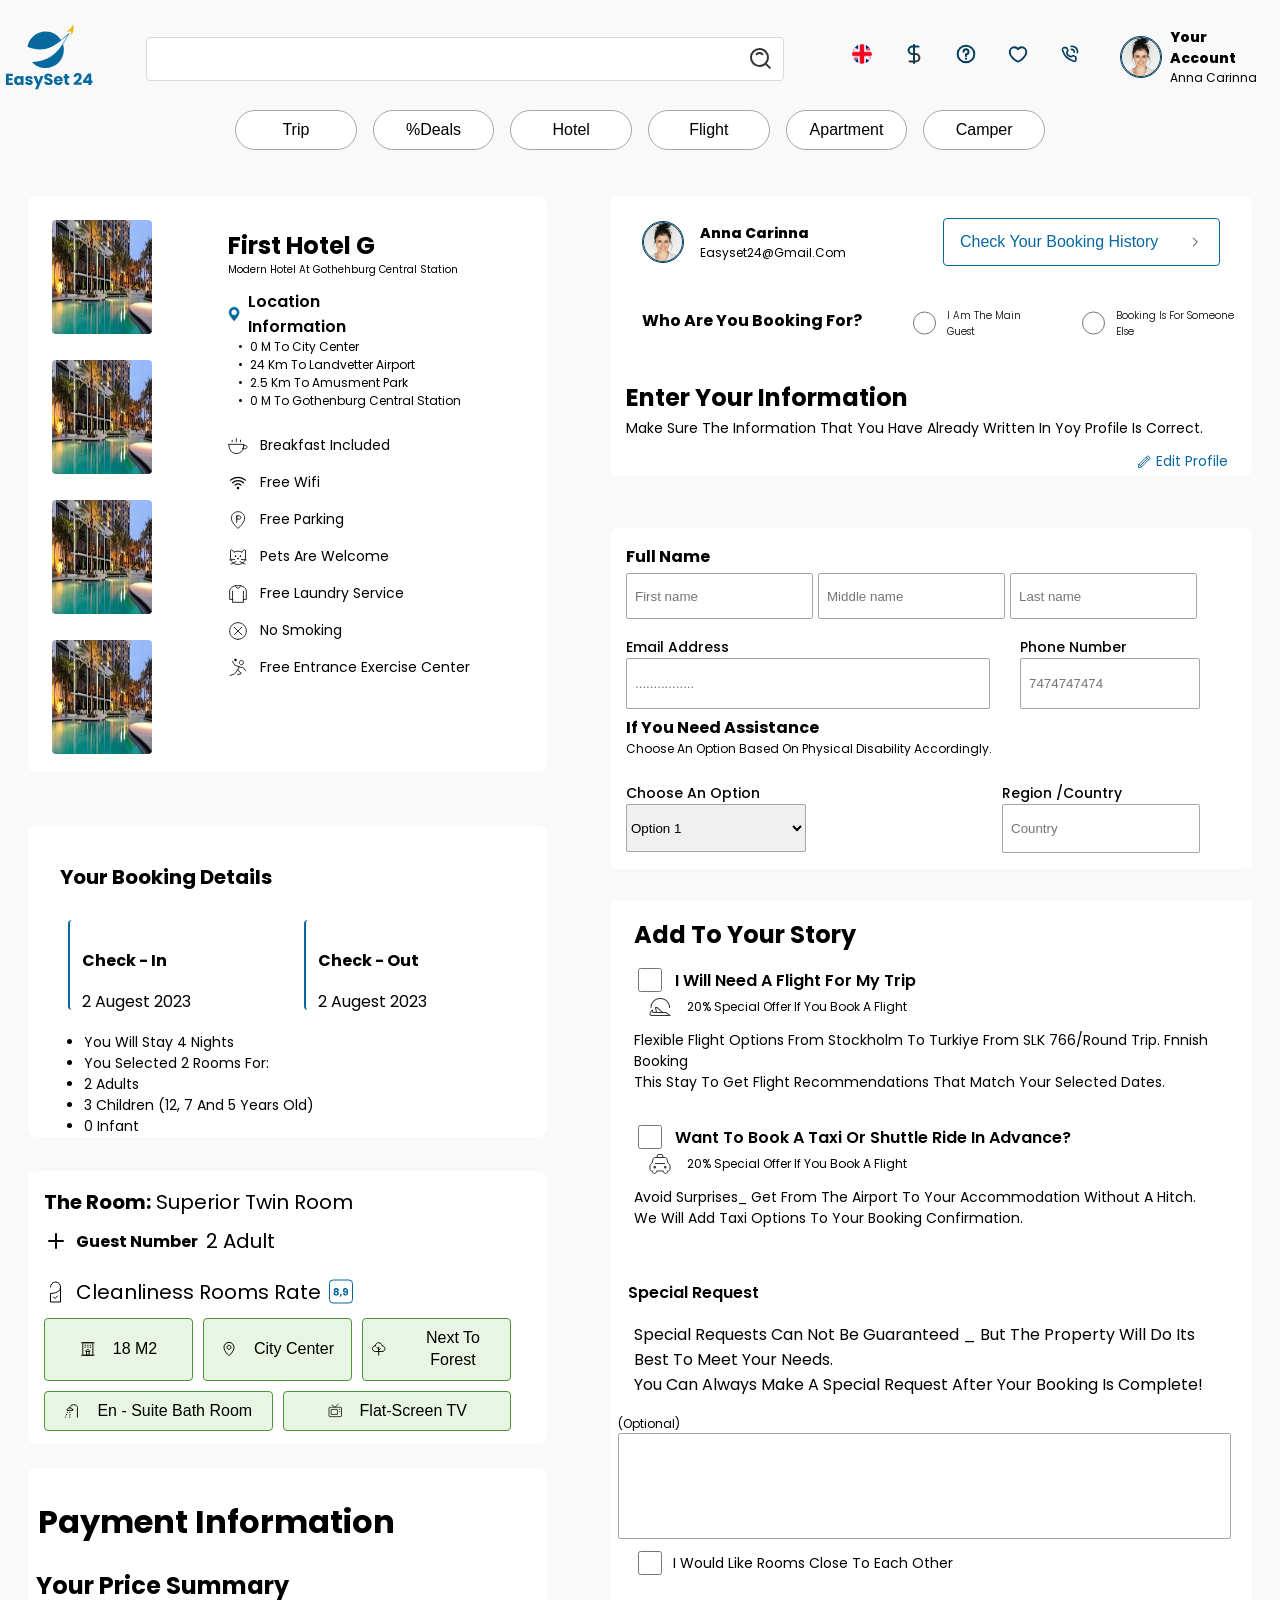
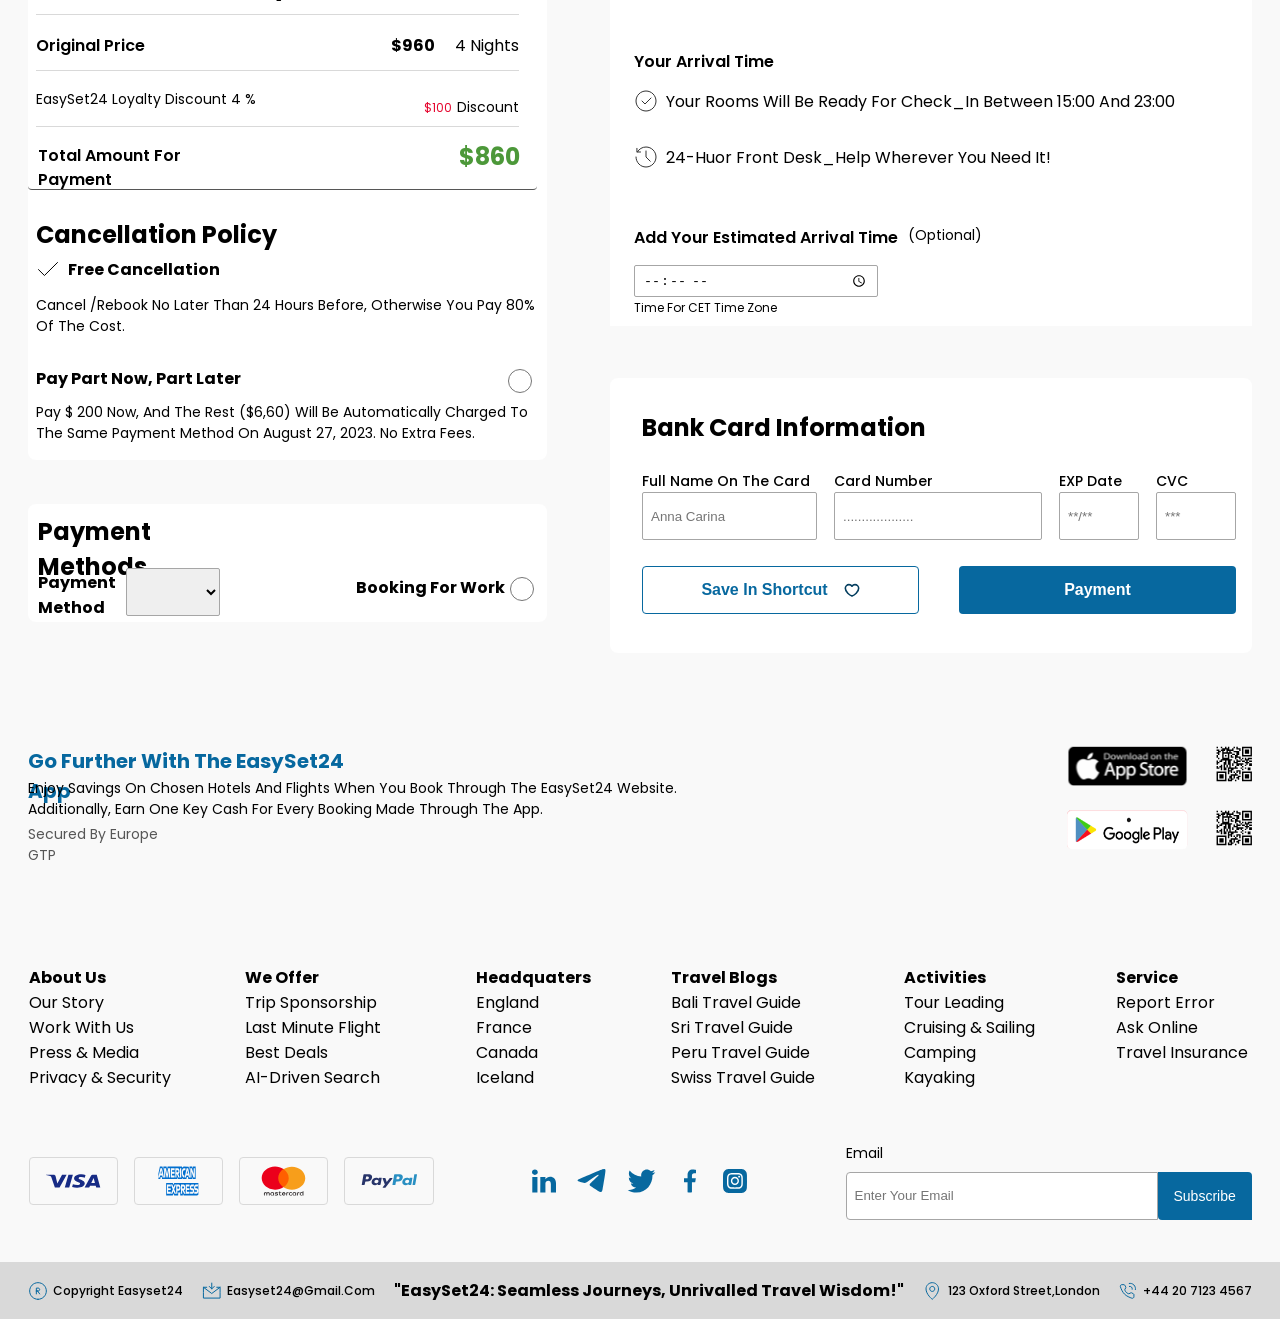
==== commit c72a5a91: "File name change" ====
--- a/Phase 2 Task/HTML/HotelInfo.html
+++ b/Phase 2 Task/HTML/HotelInfo.html
@@ -329,7 +329,7 @@
                             <div class="title">Add To Your Story</div>
                             <div class="text1">
                                 <div class="checkbox">
-                                    <input type="checkbox" style="width: 24px; height: 24px;">
+                                    <input type="checkbox" id="checkbox" style="width: 24px; height: 24px;">
                                     <p>I Will Need A Flight For My Trip</p>
                                 </div>
                                 <div class="flight-offer">
@@ -348,7 +348,7 @@
                             </div>
                             <div class="text2">
                                 <div class="checkbox">
-                                    <input type="checkbox" style="width: 24px; height: 24px;">
+                                    <input type="checkbox" id="checkbox" style="width: 24px; height: 24px;">
                                     <p style="margin: 0; ">Want To Book A Taxi Or Shuttle Ride In Advance?</p>
                                 </div>
                                 <div class="flight-offer">
@@ -379,13 +379,14 @@
                             </div>
                             <div class="optional">
                                 <p style="margin: 0; font-size: 12px; font-weight: 400;">(Optional)</p>
-                                <input type="text" class="optional-input">
+                                <!-- <input type="text" class="optional-input"> -->
+                                <textarea class="optional-input"></textarea>
                             </div>
                         </div>
                     </div>
                     <div class="checkbox">
                         <div>
-                            <input type="checkbox" style="width: 24px; height: 24px;">
+                            <input type="checkbox" id="checkbox" style="width: 24px; height: 24px;">
                             <p style="margin: 0;">I Would Like Rooms Close To Each Other</p>
                         </div>
                     </div>
--- a/Phase 2 Task/CSS/HotelInfo.css
+++ b/Phase 2 Task/CSS/HotelInfo.css
@@ -4,6 +4,7 @@
   margin: 0;
   padding: 0;
   justify-content: center;
+  text-transform: capitalize;
 }
 
 .main-header {
@@ -76,6 +77,7 @@
 .icons li {
   padding: 8px 16px 8px 16px;
   gap: 8px;
+  box-sizing: border-box;
 }
 
 .icons img {
@@ -107,6 +109,11 @@
   height: 40px;
   border-radius: 50px;
   border: 1px solid #043e5f;
+}
+
+.profile img:hover {
+  box-sizing: border-box;
+  border: 3px solid green;
 }
 
 .icons {
@@ -139,6 +146,10 @@
   background-color: #07689f;
   color: #ffffff;
   font-weight: 700;
+  font-size: 20px;
+  cursor: pointer;
+  display: flex;
+  justify-content: center;
 }
 
 /* Header Ends */
@@ -153,7 +164,6 @@
 }
 
 .left-column {
-  flex: 1;
   display: flex;
   flex-direction: column;
   justify-content: space-between;
@@ -165,7 +175,6 @@
 .right-column {
   width: 642px;
   height: 2025px;
-  margin-left: 100px;
   display: flex;
   flex-direction: column;
   justify-content: space-between;
@@ -552,6 +561,7 @@
   width: 217px;
   height: 24px;
 }
+
 .summary .total .amount {
   color: #4c9839;
   font-weight: 700;
@@ -761,6 +771,12 @@
   gap: 16px;
 }
 
+.profile-info .profile .button button:hover {
+  color: white;
+  background-color: rgb(19, 166, 19);
+  font-weight: 700;
+}
+
 .profile-info .profile-left {
   gap: 16px;
 }
@@ -1328,6 +1344,8 @@
   border: 1px solid #a6a6a6;
   padding: 2px 8px;
   gap: 8px;
+  outline: none;
+  resize: none;
 }
 
 .upper .details .low {
@@ -1554,3 +1572,7 @@
   font-weight: 500;
   font-size: 14px;
 }
+
+img:hover {
+  cursor: pointer;
+}
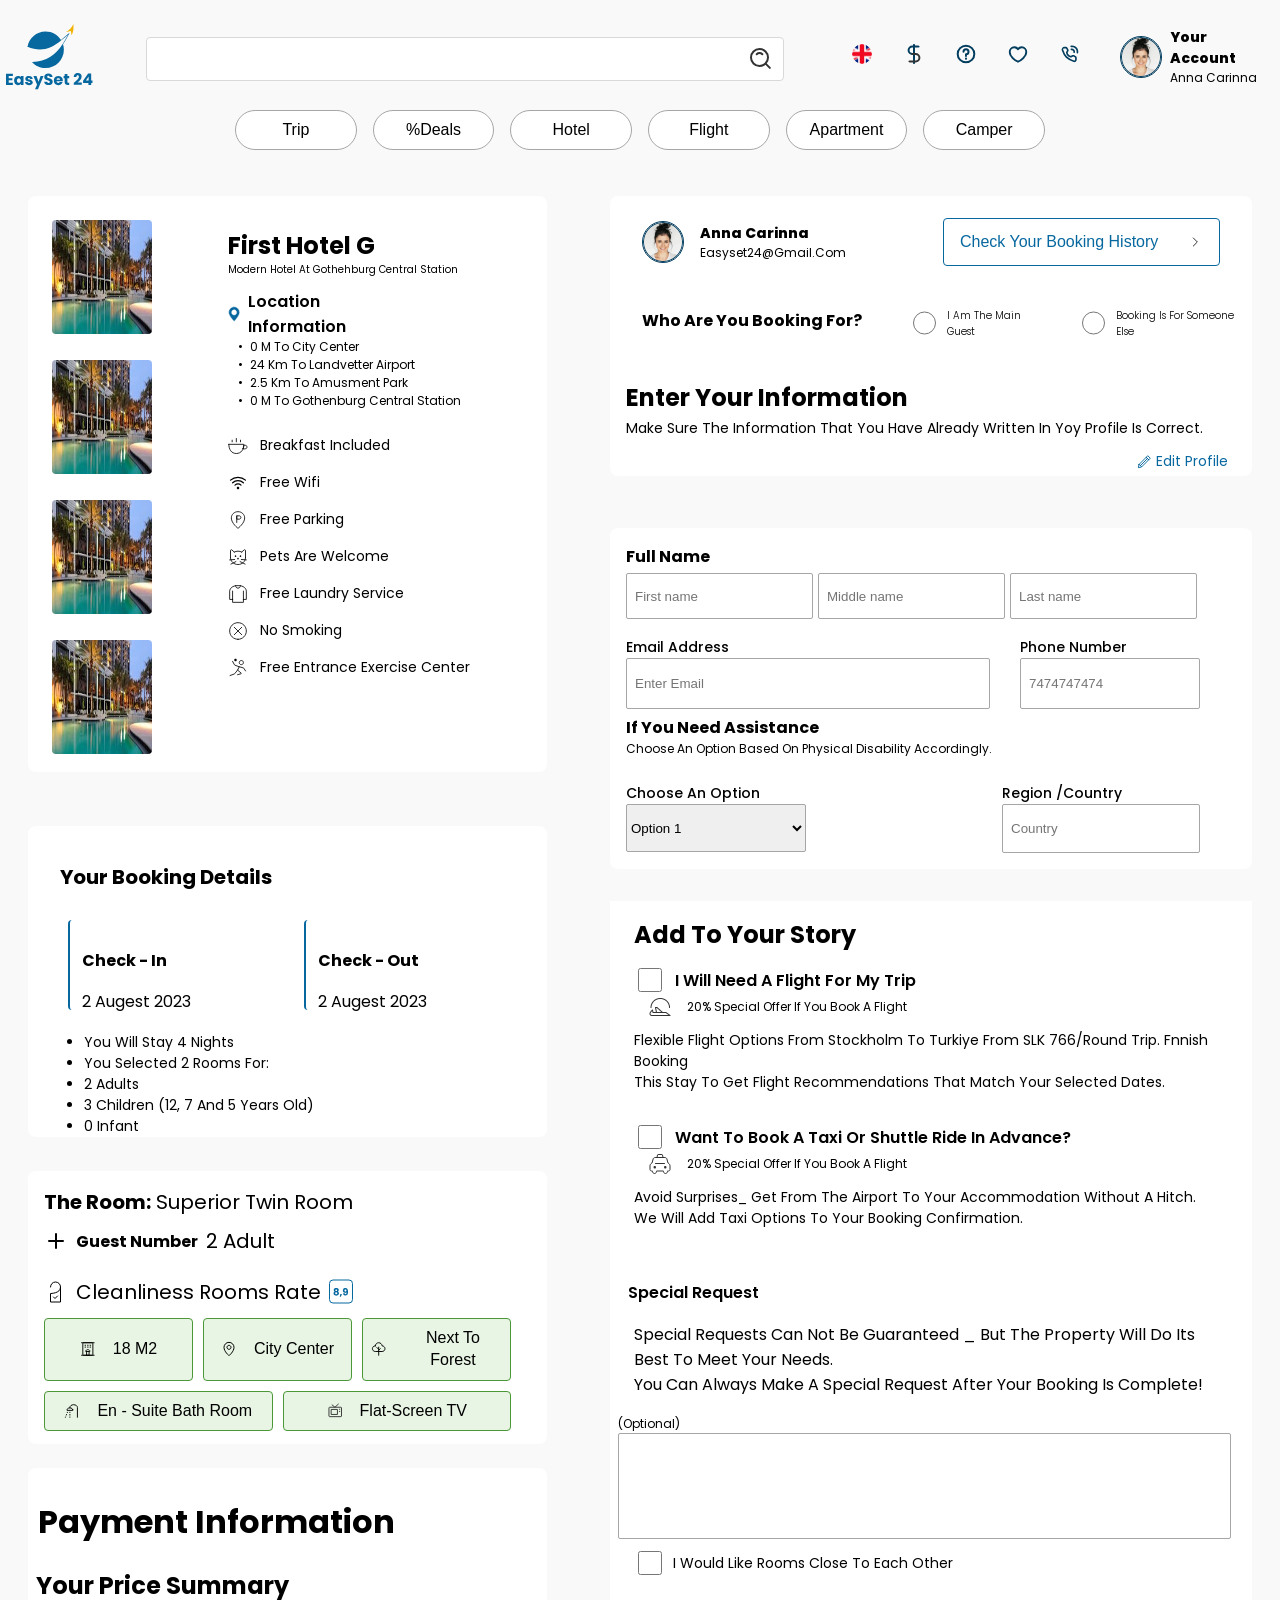
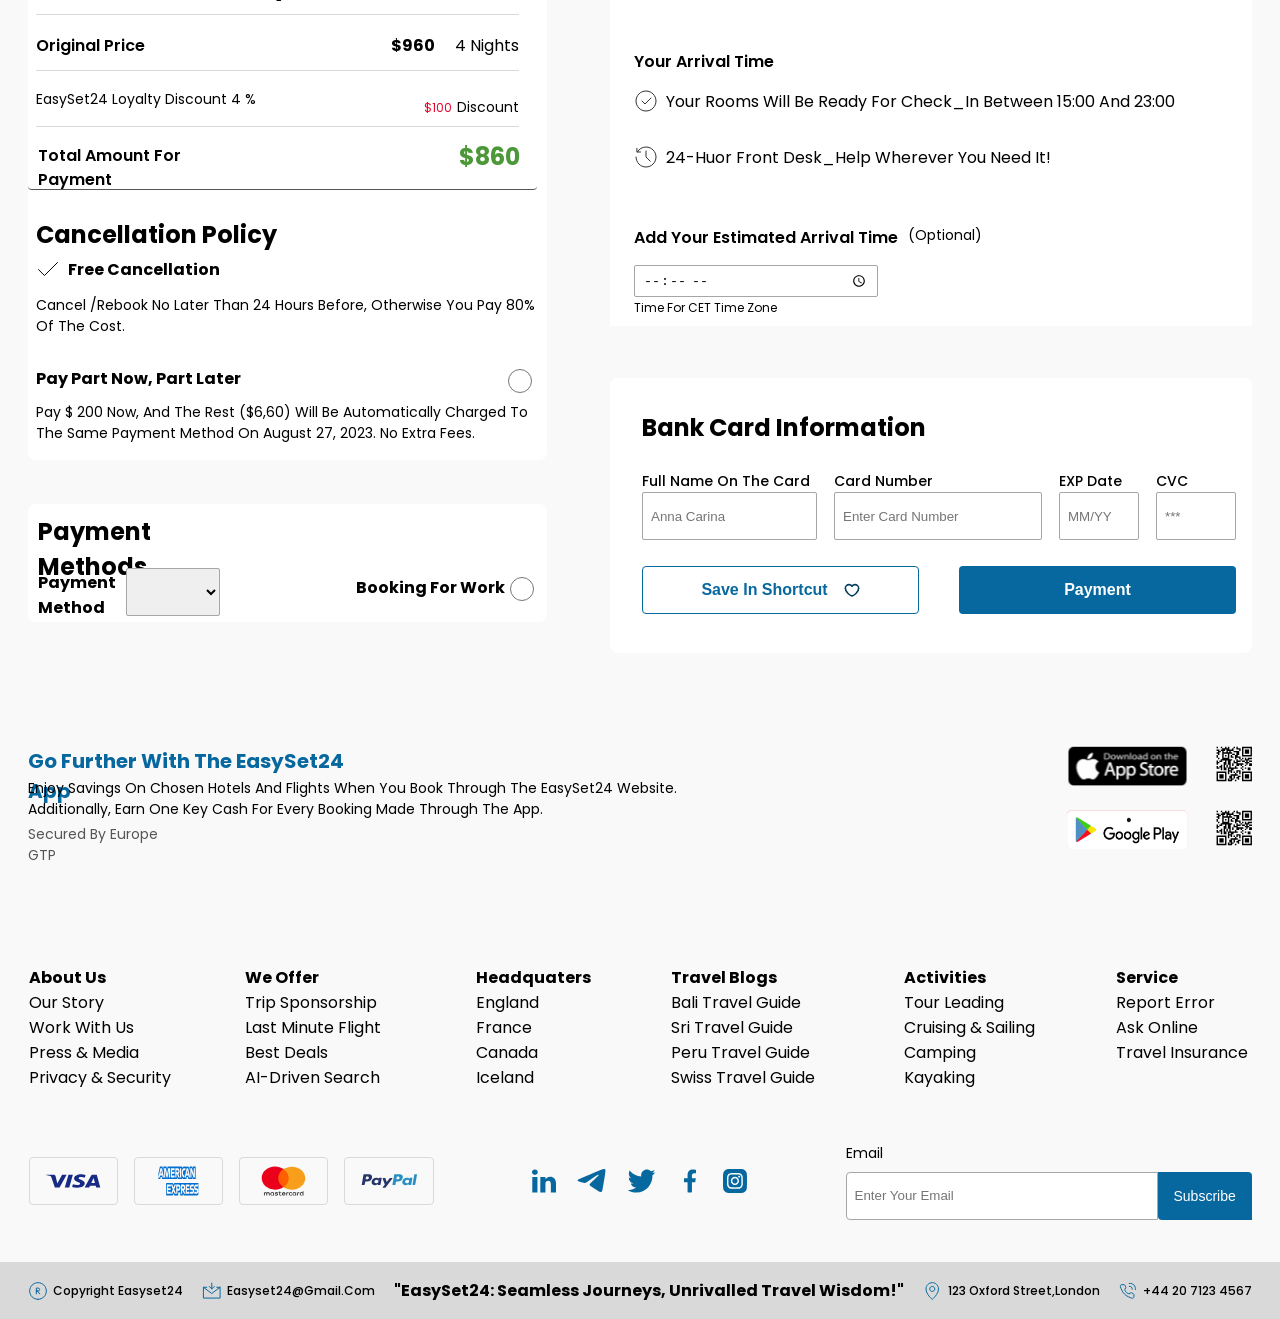
==== commit 3d95aec2: "Validation and css changes" ====
--- a/Phase 2 Task/HTML/HotelInfo.html
+++ b/Phase 2 Task/HTML/HotelInfo.html
@@ -255,11 +255,11 @@
                     <div class="frame-user">
                         <div class="text">Who Are You Booking For?</div>
                         <div class="button1" style="width: 137px;">
-                            <input type="radio">
+                            <input type="radio" name="radio">
                             <p>I Am The Main Guest</p>
                         </div>
                         <div class="button2" style="width: 175px;">
-                            <input type="radio">
+                            <input type="radio" name="radio">
                             <p>Booking Is For Someone Else</p>
                         </div>
                     </div>
@@ -282,22 +282,22 @@
             <div class="form">
                 <div class="top">
                     <div class="title">
-                        Full Name
+                        <p id="fullName" style="margin: 0;">Full Name</p>
                     </div>
                     <div class="input">
-                        <input type="text" placeholder="First name">
-                        <input type="text" placeholder="Middle name">
-                        <input type="text" placeholder="Last name">
+                        <input type="text" placeholder="First name" id="firstName">
+                        <input type="text" placeholder="Middle name" id="middleName">
+                        <input type="text" placeholder="Last name" id="lastName">
                     </div>
                 </div>
                 <div class="middle">
                     <div class="email">
-                        <label>Email Address</label>
-                        <input type="password" placeholder="................">
+                        <label id="emailLabel">Email Address</label>
+                        <input type="text" id="email" placeholder="Enter Email">
                     </div>
                     <div class="phone">
-                        <label>Phone Number</label>
-                        <input type="text" placeholder="7474747474">
+                        <label id="phoneLabel">Phone Number</label>
+                        <input type="text" id="phone" placeholder="7474747474">
                     </div>
                 </div>
                 <div class="last">
@@ -308,16 +308,16 @@
                     </div>
                     <div class="details">
                         <div class="option">
-                            <p>Choose An Option</p>
-                            <select>
+                            <p id="selectOptionLabel">Choose An Option</p>
+                            <select id="selectOption">
                                 <option value="opt1">Option 1</option>
                                 <option value="opt2">Option 2</option>
                                 <option value="opt3">Option 3</option>
                             </select>
                         </div>
                         <div class="country">
-                            <p style="margin: 0; font-weight: 500; font-size: 14px;">Region /Country</p>
-                            <input type="text" placeholder="Country">
+                            <p id="countryLabel" style="margin: 0; font-weight: 500; font-size: 14px;">Region /Country</p>
+                            <input type="text" id="country" placeholder="Country">
                         </div>
                     </div>
                 </div>
@@ -425,26 +425,26 @@
                         <p style="margin: 0;">Bank Card Information</p>
                         <div class="input">
                             <div class="input1" style="width: 175px;">
-                                <p>Full Name On The Card</p>
-                                <input type="text" placeholder="Anna Carina" style="width: 100%;">
+                                <p id="cardHolderLabel">Full Name On The Card</p>
+                                <input type="text" id="cardHolderName" placeholder="Anna Carina" style="width: 100%;">
                             </div>
                             <div class="input2" style="width: 208px;">
-                                <p>Card Number</p>
-                                <input type="password" placeholder="..................." style="width: 100%;">
+                                <p id="cardNumberLabel">Card Number</p>
+                                <input type="text" id="cardNumber" placeholder="Enter Card Number" style="width: 100%;">
                             </div>
                             <div class="input3" style="width: 80px;">
-                                <p>EXP Date</p>
-                                <input type="text" placeholder="**/**" style="width: 100%;">
+                                <p id="cardExpLabel">EXP Date</p>
+                                <input type="text" id="cardExp" placeholder="MM/YY" style="width: 100%;">
                             </div>
                             <div class="input4" style="width: 80px;">
-                                <p>CVC</p>
-                                <input type="text" placeholder="***" style="width: 100%;">
+                                <p id="cardCvcLabel">CVC</p>
+                                <input type="text" id="cardCvc" placeholder="***" style="width: 100%;">
                             </div>
                         </div>
                         <div class="buttons">
                             <button class="btn1">Save In Shortcut <img src="../Images/Navbar/LikeIcon.svg" height="16px"
                                     width="16px"></button>
-                            <button class="btn2">Payment</button>
+                            <button class="btn2" onclick="payment()">Payment</button>
                         </div>
                     </div>
                 </div>
@@ -535,10 +535,10 @@
                     <img src="../Images/Footer/Social Media/Instagram.svg" alt="Instagram">
                 </div>
                 <div class="email">
-                    <p style="margin: 0; height: 38px; width: 21px; font-weight: 400; font-size: 14px;">Email</p>
+                    <p id="subscribeLabel" style="margin: 0; height: 38px; width: 21px; font-weight: 400; font-size: 14px;">Email</p>
                     <div class="btn">
-                        <input type="text" placeholder="Enter Your Email">
-                        <button>Subscribe</button>
+                        <input type="text" id="subscribeEmail" placeholder="Enter Your Email">
+                        <button onclick="subscribeBtn()" id="subscribeBtn">Subscribe</button>
                     </div>
                 </div>
             </div>
@@ -568,6 +568,7 @@
             </div>
         </div>
     </div>
+    <script src="../JS/HotelInfo.js"></script>
 </body>
 
 </html>
--- a/Phase 2 Task/CSS/HotelInfo.css
+++ b/Phase 2 Task/CSS/HotelInfo.css
@@ -857,6 +857,12 @@
   padding: 8px;
 }
 
+.profile-info .info-box .detail .edit-profile:hover {
+  cursor: pointer;
+  color: green;
+  font-weight: 700;
+}
+
 .form {
   width: 642px;
   height: 341px;
@@ -1551,6 +1557,7 @@
   border: 0.5px solid #a6a6a6;
   padding: 8px;
   box-sizing: border-box;
+  outline: none;
 }
 
 .footer .final .bottom .email .btn {
@@ -1575,4 +1582,14 @@
 
 img:hover {
   cursor: pointer;
-}+}
+
+#subscribeBtn:hover {
+  cursor: pointer;
+  background-color: rgb(19, 166, 19);
+  font-weight: 700;
+  display: flex;
+  align-items: center;
+  justify-content: center;
+}
+
